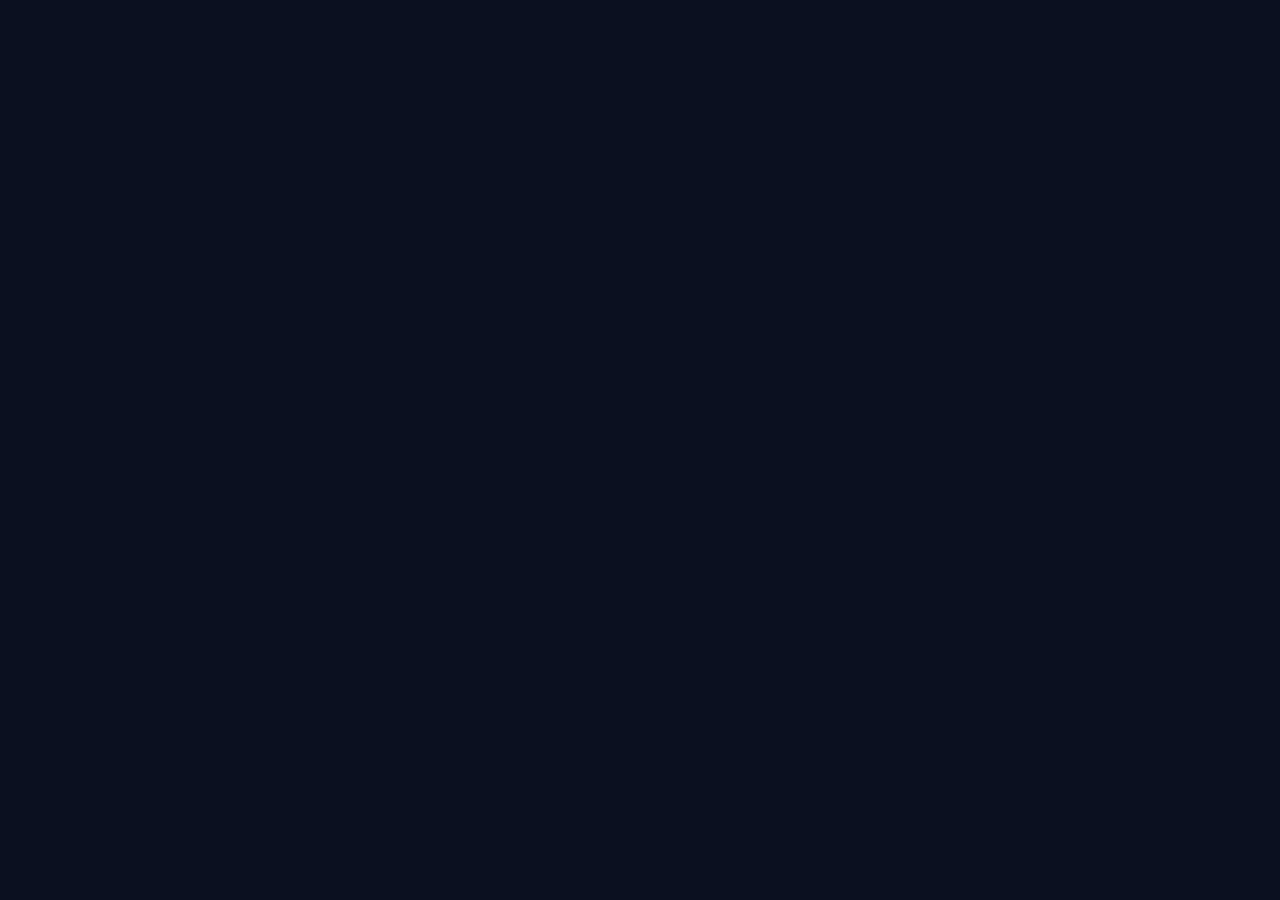
==== ClipCraft-Frontend/index.html @ 915fffd2 "Initial ClipCraft frontend structure" ====
<!DOCTYPE html>
<html lang="en">
<head>
  <meta charset="UTF-8" />
  <meta name="viewport" content="width=device-width, initial-scale=1.0" />
  <title>ClipCraft</title>
  <link rel="stylesheet" href="./src/css/base.css" />
  <link rel="stylesheet" href="./src/css/layout.css" />
  <link rel="stylesheet" href="./src/css/components.css" />
  <link rel="stylesheet" href="./src/css/responsive.css" />
</head>
<body>
  <div id="app"></div>

  <script type="module" src="./src/js/app.js"></script>
</body>
</html>
---- ClipCraft-Frontend/src/css/base.css ----
/* Global reset, typography and CSS variables */
:root {
  --bg: #0b1020;
  --surface: #121a2a;
  --surface-2: #182238;
  --text: #f5f7ff;
  --muted: #9aa6bf;
  --primary: #7c3aed;
  --border: rgba(255, 255, 255, 0.08);
}

* { box-sizing: border-box; }

body {
  margin: 0;
  font-family: Inter, Arial, sans-serif;
  background: var(--bg);
  color: var(--text);
}
---- ClipCraft-Frontend/src/css/layout.css ----
/* Application layout: shell/header/sidebar/workspace */
.app-shell {
  min-height: 100vh;
  display: grid;
  grid-template-columns: 240px 1fr;
}

.main-content {
  min-width: 0;
  padding: 24px;
}
---- ClipCraft-Frontend/src/css/components.css ----
/* Shared buttons, cards, inputs, badges, modals, etc. */
button,
input,
select {
  font: inherit;
}

.btn {
  border: 0;
  border-radius: 8px;
  padding: 10px 14px;
  cursor: pointer;
}

.btn-primary {
  background: var(--primary);
  color: white;
}
---- ClipCraft-Frontend/src/css/responsive.css ----
/* Rupesh: responsive/mobile layer */
@media (max-width: 900px) {
  .app-shell {
    grid-template-columns: 1fr;
  }
}
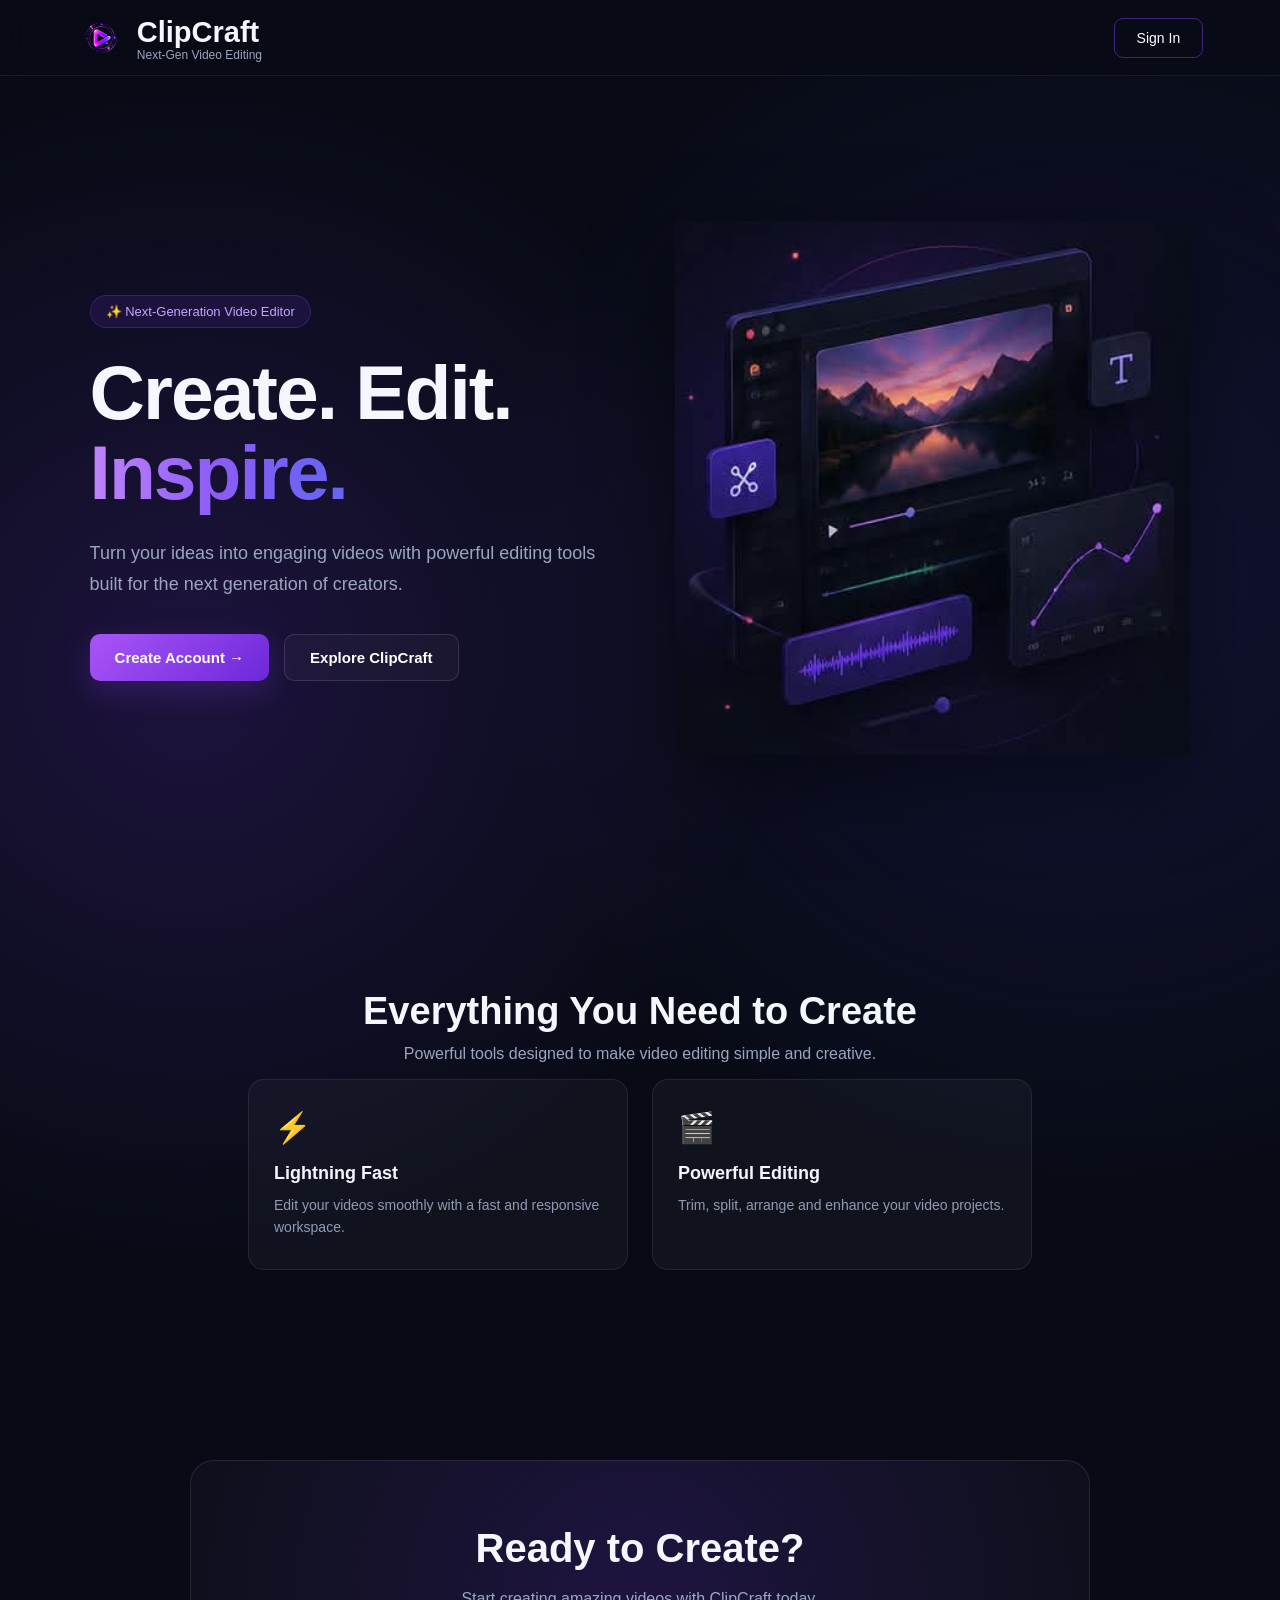
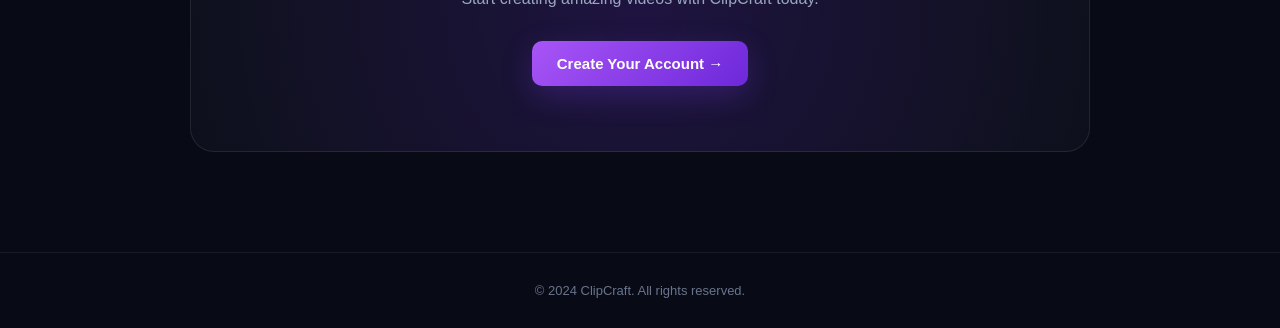
==== commit 549b038b: "complete authentication UI" ====
--- a/ClipCraft-Frontend/index.html
+++ b/ClipCraft-Frontend/index.html
@@ -8,6 +8,11 @@
   <link rel="stylesheet" href="./src/css/layout.css" />
   <link rel="stylesheet" href="./src/css/components.css" />
   <link rel="stylesheet" href="./src/css/responsive.css" />
+  <link rel="stylesheet" href="./src/modules/auth/auth.css" />
+  <link
+    rel="stylesheet"
+    href="./src/css/landing.css"
+>
 </head>
 <body>
   <div id="app"></div>
--- a/ClipCraft-Frontend/src/modules/auth/auth.css
+++ b/ClipCraft-Frontend/src/modules/auth/auth.css
@@ -0,0 +1,1270 @@
+/* ==========================================
+   CLIPCRAFT AUTHENTICATION
+   ========================================== */
+
+.auth-page {
+    min-height: 100vh;
+    width: 100%;
+    display: flex;
+    background: #070912;
+    color: #ffffff;
+    font-family: Arial, Helvetica, sans-serif;
+    overflow-x: hidden;
+}
+
+
+/* ==========================================
+   LEFT BRANDING PANEL
+   ========================================== */
+
+.auth-brand {
+    width: 46%;
+    min-height: 100vh;
+    padding: 70px 68px;
+    box-sizing: border-box;
+
+    display: flex;
+    flex-direction: column;
+
+    background:
+        radial-gradient(
+            circle at 50% 45%,
+            rgba(111, 37, 190, 0.28),
+            transparent 38%
+        ),
+        radial-gradient(
+            circle at 70% 70%,
+            rgba(76, 50, 180, 0.14),
+            transparent 28%
+        ),
+        linear-gradient(
+            180deg,
+            #15102e 0%,
+            #0b0d19 44%,
+            #070912 100%
+        );
+
+    border-right: 1px solid rgba(124, 58, 237, 0.16);
+}
+
+
+/* CLIPCRAFT BRAND */
+
+.auth-brand h1 {
+    margin: 95px 0 0;
+
+    font-size: 42px;
+    font-weight: 700;
+    letter-spacing: -1px;
+
+    color: #ffffff;
+}
+
+.auth-brand > p:first-of-type {
+    margin-top: 8px;
+
+    color: #a9a9bb;
+
+    font-size: 17px;
+    line-height: 1.4;
+}
+
+
+/* MAIN LEFT HEADING */
+
+.auth-brand h2 {
+    margin-top: 75px;
+    margin-bottom: 20px;
+
+    font-size: 50px;
+    line-height: 1.08;
+    font-weight: 700;
+
+    color: #ffffff;
+}
+
+
+/* ONLY INSPIRE PURPLE-LIKE EFFECT */
+
+.auth-brand h2 {
+    background: linear-gradient(
+        180deg,
+        #ffffff 0%,
+        #ffffff 48%,
+        #b84cff 78%,
+        #9344ea 100%
+    );
+
+    background-clip: text;
+    -webkit-background-clip: text;
+    background-clip:text;
+    -webkit-text-fill-color: transparent;
+}
+
+
+/* LEFT DESCRIPTION */
+
+.auth-brand h2 + p {
+    max-width: 360px;
+
+    margin-top: 0;
+
+    color: #a7a8b6;
+
+    font-size: 17px;
+    line-height: 1.75;
+}
+
+
+/* ==========================================
+   RIGHT SIDE
+   ========================================== */
+
+.auth-container {
+    width: 54%;
+    min-height: 100vh;
+
+    display: flex;
+    align-items: center;
+    justify-content: center;
+
+    padding: 60px 50px;
+
+    box-sizing: border-box;
+
+    background:
+        radial-gradient(
+            circle at 55% 40%,
+            rgba(53, 34, 102, 0.11),
+            transparent 35%
+        ),
+        #070912;
+}
+
+
+/* ==========================================
+   AUTH CARD
+   ========================================== */
+
+.auth-card {
+    width: 100%;
+    max-width: 510px;
+
+    padding: 52px 42px 46px;
+
+    box-sizing: border-box;
+
+    background:
+        linear-gradient(
+            180deg,
+            rgba(18, 20, 32, 0.98),
+            rgba(12, 14, 24, 0.98)
+        );
+
+    border: 1px solid rgba(147, 104, 255, 0.22);
+
+    border-radius: 22px;
+
+    box-shadow:
+        0 25px 60px rgba(0, 0, 0, 0.48),
+        inset 0 1px 0 rgba(255, 255, 255, 0.02);
+}
+
+
+/* ==========================================
+   CARD HEADING
+   ========================================== */
+
+.auth-card h1 {
+    margin: 0;
+
+    text-align: center;
+
+    font-size: 40px;
+    line-height: 1.1;
+    font-weight: 700;
+
+    letter-spacing: -0.8px;
+
+    color: #ffffff;
+}
+
+.auth-subtitle {
+    margin-top: 14px;
+    margin-bottom: 42px;
+
+    text-align: center;
+
+    color: #9c9dac;
+
+    font-size: 16px;
+    line-height: 1.5;
+}
+
+
+/* ==========================================
+   FORM
+   ========================================== */
+
+.auth-card form {
+    display: flex;
+    flex-direction: column;
+}
+
+.auth-card form > label {
+    margin-bottom: 10px;
+
+    color: #eeeeF5;
+
+    font-size: 15px;
+    font-weight: 500;
+}
+
+
+/* ==========================================
+   INPUT WRAPPER
+   ========================================== */
+
+.input-box {
+    position: relative;
+
+    display: flex;
+    align-items: center;
+
+    width: 100%;
+
+    margin-bottom: 25px;
+}
+
+
+/* ==========================================
+   TEXT INPUTS
+   ========================================== */
+
+.auth-card input[type="email"],
+.auth-card input[type="password"],
+.auth-card input[type="text"] {
+    width: 100%;
+    height: 62px;
+
+    box-sizing: border-box;
+
+    padding: 0 52px;
+
+    border: 1px solid rgba(255, 255, 255, 0.11);
+
+    border-radius: 10px;
+
+    background: #161925;
+
+    color: #ffffff;
+
+    font-size: 16px;
+
+    outline: none;
+
+    transition:
+        border-color 0.2s ease,
+        box-shadow 0.2s ease,
+        background 0.2s ease;
+}
+
+.auth-card input::placeholder {
+    color: #7d8190;
+}
+
+.auth-card input:focus {
+    border-color: #9b45e8;
+
+    box-shadow:
+        0 0 0 2px rgba(155, 69, 232, 0.12);
+
+    background: #181b28;
+}
+
+
+/* ==========================================
+   INPUT ICONS
+   ========================================== */
+
+.input-box {
+    position: relative;
+}
+
+.input-icon {
+    position: absolute;
+    left: 16px;
+    top: 50%;
+    transform: translateY(-50%);
+    display: flex;
+    align-items: center;
+    justify-content: center;
+    width: 20px;
+    height: 20px;
+    color: #9ca3af;
+    pointer-events: none;
+    z-index: 2;
+}
+
+.input-icon .icon,
+.input-icon svg {
+    width: 20px;
+    height: 20px;
+    display: block;
+}
+
+/* ==========================================
+   PASSWORD EYE
+   ========================================== */
+
+.password-toggle {
+    position: absolute;
+
+    right: 13px;
+    top: 50%;
+
+    transform: translateY(-50%);
+
+    width: 38px;
+    height: 38px;
+
+    display: flex;
+    align-items: center;
+    justify-content: center;
+
+    padding: 0;
+
+    border: none;
+
+    background: transparent !important;
+
+    color: #a7aab7;
+
+    font-size: 18px;
+
+    cursor: pointer;
+
+    box-shadow: none !important;
+}
+
+.password-toggle:hover {
+    color: #ffffff;
+
+    transform: translateY(-50%);
+}
+
+
+/* ==========================================
+   REMEMBER / FORGOT
+   ========================================== */
+
+.auth-options {
+    display: flex;
+    align-items: center;
+    justify-content: space-between;
+
+    gap: 16px;
+
+    margin-top: -2px;
+    margin-bottom: 30px;
+}
+
+.auth-options label {
+    display: flex;
+    align-items: center;
+
+    gap: 9px;
+
+    margin: 0;
+
+    color: #d8d9e0;
+
+    font-size: 14px;
+}
+
+.auth-options input[type="checkbox"],
+.terms-option input[type="checkbox"] {
+    width: 18px;
+    height: 18px;
+
+    margin: 0;
+
+    accent-color: #a33be9;
+
+    cursor: pointer;
+}
+
+.auth-options a,
+.signup-text a {
+    color: #c05cff;
+
+    text-decoration: none;
+
+    transition: color 0.2s ease;
+}
+
+.auth-options a {
+    font-size: 14px;
+}
+
+.auth-options a:hover,
+.signup-text a:hover {
+    color: #d993ff;
+}
+
+
+/* ==========================================
+   MAIN SUBMIT BUTTON
+   ========================================== */
+
+.auth-card form > button {
+    width: 100%;
+    height: 62px;
+
+    border: none;
+
+    border-radius: 10px;
+
+    background:
+        linear-gradient(
+            90deg,
+            #a62eea 0%,
+            #8a36eb 42%,
+            #6632dc 100%
+        );
+
+    color: #ffffff;
+
+    font-size: 18px;
+    font-weight: 600;
+
+    letter-spacing: 0.1px;
+
+    cursor: pointer;
+
+    box-shadow:
+        0 10px 24px rgba(127, 52, 222, 0.18);
+
+    transition:
+        transform 0.2s ease,
+        opacity 0.2s ease,
+        box-shadow 0.2s ease;
+}
+
+.auth-card form > button:hover {
+    opacity: 0.96;
+
+    transform: translateY(-1px);
+
+    box-shadow:
+        0 14px 28px rgba(127, 52, 222, 0.25);
+}
+
+
+/* ==========================================
+   DIVIDER
+   ========================================== */
+
+.divider {
+    display: flex;
+    align-items: center;
+
+    gap: 18px;
+
+    margin: 34px 0;
+
+    color: #9b9daa;
+
+    font-size: 14px;
+}
+
+.divider::before,
+.divider::after {
+    content: "";
+
+    flex: 1;
+
+    height: 1px;
+
+    background:
+        linear-gradient(
+            90deg,
+            transparent,
+            rgba(255, 255, 255, 0.14)
+        );
+}
+
+.divider::after {
+    background:
+        linear-gradient(
+            90deg,
+            rgba(255, 255, 255, 0.14),
+            transparent
+        );
+}
+
+
+/* ==========================================
+   SOCIAL BUTTONS
+   ========================================== */
+
+.social-login {
+    display: flex;
+
+    gap: 16px;
+
+    width: 100%;
+}
+
+.social-login button {
+    flex: 1;
+
+    min-width: 0;
+    height: 60px;
+
+    padding: 0 12px;
+
+    border: 1px solid rgba(255, 255, 255, 0.1);
+
+    border-radius: 10px;
+
+    background:
+        linear-gradient(
+            180deg,
+            #171a25,
+            #131620
+        );
+
+    color: #ffffff;
+
+    font-size: 14px;
+    font-weight: 500;
+
+    cursor: pointer;
+
+    box-shadow:
+        inset 0 1px 0 rgba(255, 255, 255, 0.02);
+
+    transition:
+        border-color 0.2s ease,
+        background 0.2s ease,
+        transform 0.2s ease;
+}
+
+.social-login button:hover {
+    border-color: rgba(171, 74, 241, 0.65);
+
+    background: #191c29;
+
+    transform: translateY(-1px);
+}
+
+
+/* ==========================================
+   SIGN UP / SIGN IN TEXT
+   ========================================== */
+
+.signup-text {
+    margin-top: 38px;
+    margin-bottom: 0;
+
+    text-align: center;
+
+    color: #9b9daa;
+
+    font-size: 14px;
+}
+
+
+/* ==========================================
+   TERMS
+   ========================================== */
+
+.terms-option {
+    margin-top: -2px;
+    margin-bottom: 26px;
+}
+
+.terms-option label {
+    display: flex;
+    align-items: center;
+
+    gap: 9px;
+
+    color: #d8d9e0;
+
+    font-size: 14px;
+}
+
+
+/* ==========================================
+   SIGNUP CARD ADJUSTMENT
+   ========================================== */
+
+#signupForm + .divider {
+    margin-top: 30px;
+}
+
+
+/* ==========================================
+   RESPONSIVE - TABLET
+   ========================================== */
+
+@media (max-width: 1000px) {
+
+    .auth-brand {
+        width: 42%;
+
+        padding: 55px 40px;
+    }
+
+    .auth-brand h1 {
+        margin-top: 55px;
+
+        font-size: 36px;
+    }
+
+    .auth-brand h2 {
+        margin-top: 65px;
+
+        font-size: 42px;
+    }
+
+    .auth-container {
+        width: 58%;
+
+        padding: 40px 30px;
+    }
+
+    .auth-card {
+        max-width: 480px;
+
+        padding: 42px 32px;
+    }
+
+}
+
+
+/* ==========================================
+   RESPONSIVE - MOBILE
+   ========================================== */
+
+@media (max-width: 760px) {
+
+    .auth-page {
+        display: block;
+
+        min-height: 100vh;
+    }
+
+
+    /* hide visual left panel on mobile */
+
+    .auth-brand {
+        display: none;
+    }
+
+
+    .auth-container {
+        width: 100%;
+
+        min-height: 100vh;
+
+        padding: 24px 16px;
+    }
+
+
+    .auth-card {
+        width: 100%;
+        max-width: 520px;
+
+        padding: 38px 24px;
+
+        border-radius: 18px;
+    }
+
+
+    .auth-card h1 {
+        font-size: 34px;
+    }
+
+
+    .auth-subtitle {
+        margin-bottom: 32px;
+    }
+
+
+    .auth-options {
+        align-items: flex-start;
+
+        gap: 12px;
+    }
+
+
+    .social-login {
+        gap: 10px;
+    }
+
+
+    .social-login button {
+        font-size: 13px;
+    }
+
+}
+
+
+/* ==========================================
+   SMALL MOBILE
+   ========================================== */
+
+@media (max-width: 430px) {
+
+    .auth-container {
+        padding: 16px 10px;
+    }
+
+    .auth-card {
+        padding: 32px 18px;
+    }
+
+    .auth-card h1 {
+        font-size: 30px;
+    }
+
+    .auth-card input[type="email"],
+    .auth-card input[type="password"],
+    .auth-card input[type="text"] {
+        height: 56px;
+
+        font-size: 15px;
+    }
+
+    .auth-card form > button {
+        height: 56px;
+    }
+
+    .auth-options {
+        flex-direction: column;
+
+        align-items: flex-start;
+    }
+
+    .social-login {
+        flex-wrap: wrap;
+    }
+
+    .social-login button {
+        min-width: calc(50% - 5px);
+    }
+
+}
+
+/* =========================================================
+   CLIPCRAFT AUTHENTICATION - FINAL CLEAN OVERRIDES
+   ========================================================= */
+
+/* ---------- DESKTOP LAYOUT ---------- */
+
+.auth-page {
+    min-height: 100vh;
+    width: 100%;
+    display: flex;
+    overflow: hidden;
+}
+
+.auth-brand {
+    width: 45%;
+    min-height: 100vh;
+    padding: 55px 70px;
+    box-sizing: border-box;
+    position: relative;
+    display: flex;
+    flex-direction: column;
+}
+
+.auth-brand h1 {
+    font-size: 36px;
+    margin: 0;
+    color: #ffffff;
+}
+
+.auth-brand > p:first-of-type {
+    margin-top: 8px;
+    color: #a9a4c5;
+    font-size: 16px;
+}
+
+.auth-brand h2 {
+    margin-top: 85px;
+    margin-bottom: 20px;
+    font-size: 48px;
+    line-height: 1.1;
+}
+
+.auth-brand h2 + p {
+    font-size: 17px;
+    color: #aaaabd;
+    line-height: 1.6;
+}
+
+.auth-container {
+    width: 55%;
+    min-height: 100vh;
+    padding: 35px 55px;
+    display: flex;
+    justify-content: center;
+    align-items: center;
+    box-sizing: border-box;
+}
+
+.auth-card {
+    width: 100%;
+    max-width: 505px;
+    padding: 40px 40px 35px;
+    box-sizing: border-box;
+    background: rgba(16, 19, 30, 0.96);
+    border: 1px solid rgba(255, 255, 255, 0.14);
+    border-radius: 24px;
+    box-shadow: 0 25px 70px rgba(0, 0, 0, 0.45);
+}
+
+.auth-card h1 {
+    font-size: 38px;
+    color: #ffffff;
+}
+
+.auth-subtitle {
+    color: #969aaa;
+    font-size: 16px;
+    margin-top: 12px;
+    margin-bottom: 38px;
+}
+
+.input-box input {
+    height: 60px;
+    border-radius: 10px;
+    background: #171a26;
+}
+
+.input-icon {
+    color: #ffffff;
+    opacity: 0.9;
+}
+
+.password-toggle {
+    color: #9da0b0;
+}
+
+.password-toggle:hover {
+    color: #ffffff;
+}
+
+.auth-card form > button {
+    height: 60px;
+    background: linear-gradient(
+        90deg,
+        #a238e8,
+        #6935dc
+    );
+    border-radius: 10px;
+    font-size: 17px;
+    font-weight: 600;
+}
+
+.social-login button {
+    height: 58px;
+    background: #151824;
+}
+
+.auth-options a,
+.signup-text a {
+    color: #b05bf2;
+}
+
+/* ---------- LEFT BRAND LOGO ---------- */
+
+.brand-logo {
+    display: flex;
+    align-items: center;
+    gap: 16px;
+}
+
+.brand-logo-image {
+    width: 105px !important;
+    height: 105px !important;
+    object-fit: contain !important;
+    object-position: center;
+    background: transparent !important;
+    border: none !important;
+    border-radius: 0 !important;
+    box-shadow: none !important;
+    display: block !important;
+    flex-shrink: 0 !important;
+}
+
+.brand-logo h1 {
+    margin: 0;
+    font-size: 38px;
+    font-weight: 700;
+    color: #ffffff;
+}
+
+.brand-logo p {
+    margin: 4px 0 0;
+    color: #a6a7b5;
+    font-size: 16px;
+}
+
+/* ---------- RIGHT / SIGN-IN CARD LOGO ---------- */
+
+.auth-logo {
+    display: flex !important;
+    justify-content: center !important;
+    align-items: center !important;
+    margin-bottom: 18px;
+    background: transparent !important;
+    border: none !important;
+    box-shadow: none !important;
+}
+
+.auth-logo-image {
+    width: 125px !important;
+    height: 125px !important;
+    object-fit: contain !important;
+    object-position: center;
+    background: transparent !important;
+    border: none !important;
+    border-radius: 0 !important;
+    box-shadow: none !important;
+    display: block !important;
+}
+
+/* The old CSS-generated logo box is no longer used. */
+.logo-icon {
+    display: none !important;
+}
+
+/* ---------- LEFT CONTENT ---------- */
+
+.brand-content {
+    margin-top: 75px;
+}
+
+.brand-content h2 {
+    margin: 0;
+    font-size: 48px;
+    line-height: 1.08;
+}
+
+.brand-content h2 span {
+    background: linear-gradient(
+        90deg,
+        #ffffff,
+        #a855f7
+    );
+    -webkit-background-clip: text;
+    background-clip:text;
+    -webkit-text-fill-color: transparent;
+}
+
+.brand-description {
+    margin-top: 20px;
+    color: #a6a7b5;
+    font-size: 17px;
+    line-height: 1.6;
+}
+
+/* ---------- FEATURES ---------- */
+
+.brand-features {
+    margin-top: 15px;
+    display: flex;
+    flex-direction: column;
+    gap: 22px;
+}
+
+.feature-item {
+    display: flex;
+    align-items: center;
+    gap: 15px;
+}
+
+.feature-icon {
+    width: 48px;
+    height: 48px;
+    display: flex;
+    align-items: center;
+    justify-content: center;
+    border-radius: 10px;
+    background: rgba(255, 255, 255, 0.05);
+    border: 1px solid rgba(255, 255, 255, 0.08);
+    color: #b45cff;
+    font-size: 21px;
+}
+
+.feature-symbol {
+    width: 56px;
+    height: 56px;
+    display: flex;
+    align-items: center;
+    justify-content: center;
+    flex-shrink: 0;
+    border-radius: 12px;
+    background: rgba(255, 255, 255, 0.04);
+    border: 1px solid rgba(255, 255, 255, 0.10);
+}
+
+.feature-svg {
+    width: 27px;
+    height: 27px;
+}
+
+.lightning-icon,
+.lightning-symbol {
+    color: #a855f7;
+}
+
+.ai-icon,
+.ai-symbol {
+    color: #c4b5fd;
+}
+
+.cloud-icon,
+.cloud-symbol {
+    color: #a855f7;
+}
+
+.feature-item h3 {
+    margin: 0 0 4px;
+    font-size: 15px;
+    font-weight: 600;
+}
+
+.feature-item p {
+    margin: 0;
+    color: #85899b;
+    font-size: 13px;
+}
+
+.brand-footer {
+    margin-top: auto;
+    color: #666a7b;
+    font-size: 12px;
+}
+
+/* ---------- AUTH EDITOR ILLUSTRATION ---------- */
+
+.auth-editor-visual {
+    width: 100%;
+    margin-top: 18px;
+    margin-bottom: 20px;
+    display: flex;
+    align-items: center;
+    justify-content: center;
+    overflow: hidden;
+}
+
+.auth-editor-image {
+    width: 100%;
+    max-width: none;
+    height: 290px;
+    object-fit: fill;
+    object-position: center;
+    display: block;
+    filter: drop-shadow(
+        0 18px 30px rgba(0, 0, 0, 0.40)
+    );
+}
+
+/* ---------- INPUT ICON ALIGNMENT ---------- */
+
+.auth-card .input-box {
+    position: relative;
+}
+
+.auth-card .input-box > .input-icon {
+    position: absolute;
+    left: 16px;
+    top: 50%;
+    transform: translateY(-50%);
+    width: 20px;
+    height: 20px;
+    display: flex;
+    align-items: center;
+    justify-content: center;
+    z-index: 2;
+    pointer-events: none;
+}
+
+.auth-card .input-box > .input-icon svg {
+    width: 20px;
+    height: 20px;
+    display: block;
+}
+
+/* ---------- SIGNUP ---------- */
+
+#signupForm + .divider {
+    margin-top: 30px;
+}
+
+/* =========================================================
+   RESPONSIVE
+   ========================================================= */
+
+@media (max-width: 1200px) {
+    .auth-editor-image {
+        height: 250px;
+    }
+
+    .auth-editor-visual {
+        margin-top: 20px;
+        margin-bottom: 20px;
+    }
+}
+
+@media (max-width: 1000px) {
+    .auth-brand {
+        width: 42%;
+        padding: 55px 40px;
+    }
+
+    .auth-brand h1 {
+        margin-top: 0;
+        font-size: 36px;
+    }
+
+    .auth-brand h2 {
+        margin-top: 65px;
+        font-size: 42px;
+    }
+
+    .auth-container {
+        width: 58%;
+        padding: 40px 30px;
+    }
+
+    .auth-card {
+        max-width: 480px;
+        padding: 42px 32px;
+    }
+
+    .auth-editor-image {
+        max-width: 100%;
+        height: 230px;
+    }
+}
+
+@media (max-width: 900px) {
+    .auth-page {
+        flex-direction: column;
+        overflow-y: auto;
+    }
+
+    .auth-brand {
+        width: 100%;
+        min-height: auto;
+        padding: 40px;
+    }
+
+    .brand-content {
+        margin-top: 45px;
+    }
+
+    .brand-features {
+        margin-top: 35px;
+    }
+
+    .brand-footer {
+        margin-top: 40px;
+    }
+
+    .auth-container {
+        width: 100%;
+        min-height: auto;
+        padding: 30px;
+    }
+}
+
+@media (max-width: 760px) {
+    .auth-page {
+        display: block;
+        min-height: 100vh;
+    }
+
+    .auth-brand {
+        display: none;
+    }
+
+    .auth-container {
+        width: 100%;
+        min-height: 100vh;
+        padding: 24px 16px;
+    }
+
+    .auth-card {
+        width: 100%;
+        max-width: 520px;
+        padding: 38px 24px;
+        border-radius: 18px;
+    }
+
+    .auth-card h1 {
+        font-size: 34px;
+    }
+
+    .auth-subtitle {
+        margin-bottom: 32px;
+    }
+
+    .auth-options {
+        align-items: flex-start;
+        gap: 12px;
+    }
+
+    .social-login {
+        gap: 10px;
+    }
+
+    .social-login button {
+        font-size: 13px;
+    }
+}
+
+@media (max-width: 430px) {
+    .auth-container {
+        padding: 16px 10px;
+    }
+
+    .auth-card {
+        padding: 32px 18px;
+    }
+
+    .auth-card h1 {
+        font-size: 30px;
+    }
+
+    .auth-card input[type="email"],
+    .auth-card input[type="password"],
+    .auth-card input[type="text"] {
+        height: 56px;
+        font-size: 15px;
+    }
+
+    .auth-card form > button {
+        height: 56px;
+    }
+
+    .auth-options {
+        flex-direction: column;
+        align-items: flex-start;
+    }
+
+    .social-login {
+        flex-wrap: wrap;
+    }
+
+    .social-login button {
+        min-width: calc(50% - 5px);
+    }
+}
--- a/ClipCraft-Frontend/src/css/landing.css
+++ b/ClipCraft-Frontend/src/css/landing.css
@@ -0,0 +1,714 @@
+/* =====================================================
+   CLIPCRAFT LANDING PAGE
+   ===================================================== */
+
+.landing-page {
+    min-height: 100vh;
+    background:
+        radial-gradient(
+            circle at 15% 35%,
+            rgba(124, 58, 237, 0.18),
+            transparent 35%
+        ),
+        radial-gradient(
+            circle at 85% 30%,
+            rgba(79, 70, 229, 0.15),
+            transparent 35%
+        ),
+        #080b16;
+
+    color: #f5f7ff;
+    overflow-x: hidden;
+}
+
+
+/* =====================================================
+   NAVBAR
+   ===================================================== */
+
+.landing-navbar {
+    height: 76px;
+
+    display: flex;
+    align-items: center;
+    justify-content: space-between;
+
+    padding: 0 6%;
+
+    border-bottom: 1px solid rgba(255, 255, 255, 0.07);
+
+    background: rgba(8, 11, 22, 0.75);
+
+    backdrop-filter: blur(15px);
+}
+
+
+/* LOGO */
+
+.landing-logo {
+    display: flex;
+    align-items: center;
+    gap: 12px;
+}
+
+.landing-logo img {
+    width: 48px;
+    height: 48px;
+
+    object-fit: contain;
+}
+
+.landing-logo h2 {
+    margin: 0;
+
+    font-size: 29px;
+    font-weight: 700;
+
+    position: relative;
+    top: 3px;
+    white-space: nowrap;
+}
+
+.landing-logo p {
+    margin: 2px 0 0;
+
+    color: #9aa6bf;
+
+    font-size: 12px;
+}
+
+
+/* NAV LINKS */
+
+.landing-nav-links {
+    display: flex;
+    align-items: center;
+    gap: 34px;
+}
+
+.landing-nav-links a {
+    color: #b9c1d4;
+
+    text-decoration: none;
+
+    font-size: 14px;
+
+    transition: 0.25s ease;
+}
+
+.landing-nav-links a:hover {
+    color: #ffffff;
+}
+
+
+/* SIGN IN BUTTON */
+
+.landing-signin {
+    padding: 11px 22px;
+
+    border-radius: 9px;
+
+    border: 1px solid rgba(124, 58, 237, 0.5);
+
+    background: transparent;
+
+    color: #ffffff;
+
+    cursor: pointer;
+
+    font-size: 14px;
+
+    transition: 0.25s ease;
+}
+
+.landing-signin:hover {
+    background: rgba(124, 58, 237, 0.18);
+}
+
+
+/* =====================================================
+   HERO SECTION
+   ===================================================== */
+
+.landing-hero {
+    min-height: calc(100vh - 76px);
+
+    display: grid;
+
+    grid-template-columns: 1fr 1fr;
+
+    align-items: center;
+
+    gap: 70px;
+
+    padding: 70px 7%;
+}
+
+
+/* LEFT HERO */
+
+.hero-content {
+    max-width: 650px;
+}
+
+
+/* SMALL BADGE */
+
+.hero-badge {
+    display: inline-block;
+
+    padding: 8px 15px;
+
+    border-radius: 30px;
+
+    background: rgba(124, 58, 237, 0.12);
+
+    border: 1px solid rgba(124, 58, 237, 0.3);
+
+    color: #c4a5ff;
+
+    font-size: 13px;
+
+    margin-bottom: 24px;
+}
+
+
+/* HEADING */
+
+.hero-content h1 {
+    margin: 0;
+
+    font-size: clamp(48px, 6vw, 78px);
+
+    line-height: 1.05;
+
+    letter-spacing: -2px;
+}
+
+.hero-content h1 span {
+    background: linear-gradient(
+        90deg,
+        #c084fc,
+        #8b5cf6,
+        #6366f1
+    );
+
+    -webkit-background-clip: text;
+    background-clip:text;
+    -webkit-text-fill-color: transparent;
+}
+
+
+/* DESCRIPTION */
+
+.hero-description {
+    margin-top: 25px;
+
+    max-width: 570px;
+
+    color: #9aa6bf;
+
+    font-size: 18px;
+
+    line-height: 1.7;
+}
+
+
+/* HERO BUTTONS */
+
+.hero-buttons {
+    display: flex;
+
+    gap: 15px;
+
+    margin-top: 35px;
+}
+
+.hero-primary-btn,
+.hero-secondary-btn {
+    padding: 14px 25px;
+
+    border-radius: 10px;
+
+    font-size: 15px;
+
+    font-weight: 600;
+
+    cursor: pointer;
+
+    transition: 0.25s ease;
+}
+
+.hero-primary-btn {
+    border: none;
+
+    background: linear-gradient(
+        135deg,
+        #a855f7,
+        #6d28d9
+    );
+
+    color: #ffffff;
+
+    box-shadow:
+        0 10px 30px rgba(124, 58, 237, 0.25);
+}
+
+.hero-primary-btn:hover {
+    transform: translateY(-2px);
+
+    box-shadow:
+        0 14px 35px rgba(124, 58, 237, 0.35);
+}
+
+.hero-secondary-btn {
+    background: rgba(255, 255, 255, 0.03);
+
+    border: 1px solid rgba(255, 255, 255, 0.12);
+
+    color: #ffffff;
+}
+
+.hero-secondary-btn:hover {
+    background: rgba(255, 255, 255, 0.08);
+}
+
+
+/* =====================================================
+   EDITOR PREVIEW
+   ===================================================== */
+
+.hero-visual {
+    position: relative;
+
+    display: flex;
+
+    justify-content: center;
+
+    align-items: center;
+}
+
+
+/* GLOW */
+
+.hero-glow {
+    position: absolute;
+
+    width: 420px;
+    height: 420px;
+
+    border-radius: 50%;
+
+    background:
+        radial-gradient(
+            circle,
+            rgba(124, 58, 237, 0.28),
+            transparent 65%
+        );
+
+    filter: blur(10px);
+}
+
+
+/* EDITOR CARD */
+
+.editor-preview {
+    position: relative;
+
+    width: 100%;
+    max-width: 600px;
+
+    background: #111522;
+
+    border: 1px solid rgba(255, 255, 255, 0.12);
+
+    border-radius: 18px;
+
+    overflow: hidden;
+
+    box-shadow:
+        0 30px 80px rgba(0, 0, 0, 0.5);
+}
+
+
+/* TOP BAR */
+
+.editor-topbar {
+    height: 45px;
+
+    display: flex;
+
+    align-items: center;
+
+    gap: 8px;
+
+    padding: 0 15px;
+
+    background: #171b2a;
+
+    border-bottom: 1px solid rgba(255, 255, 255, 0.07);
+}
+
+.editor-dot {
+    width: 9px;
+    height: 9px;
+
+    border-radius: 50%;
+
+    background: #6366f1;
+}
+
+
+/* VIDEO AREA */
+
+.editor-video {
+    height: 290px;
+
+    display: flex;
+
+    align-items: center;
+
+    justify-content: center;
+
+    position: relative;
+
+    background:
+        linear-gradient(
+            135deg,
+            #17122b,
+            #24114a,
+            #111522
+        );
+}
+
+.editor-video::before {
+    content: "";
+
+    position: absolute;
+
+    width: 190px;
+    height: 190px;
+
+    border-radius: 50%;
+
+    background:
+        radial-gradient(
+            circle,
+            rgba(168, 85, 247, 0.4),
+            transparent 65%
+        );
+
+    filter: blur(10px);
+}
+
+
+/* PLAY BUTTON */
+
+.editor-play {
+    position: relative;
+
+    width: 72px;
+    height: 72px;
+
+    display: flex;
+
+    align-items: center;
+
+    justify-content: center;
+
+    border-radius: 50%;
+
+    background: rgba(255, 255, 255, 0.1);
+
+    border: 1px solid rgba(255, 255, 255, 0.25);
+
+    color: #ffffff;
+
+    font-size: 28px;
+
+    backdrop-filter: blur(10px);
+}
+
+
+/* TIMELINE */
+
+.editor-timeline {
+    padding: 15px;
+
+    background: #0d101b;
+}
+
+.timeline-track {
+    height: 45px;
+
+    display: flex;
+
+    gap: 4px;
+
+    margin-bottom: 8px;
+}
+
+.timeline-clip {
+    flex: 1;
+
+    border-radius: 5px;
+
+    background:
+        linear-gradient(
+            135deg,
+            #7c3aed,
+            #4f46e5
+        );
+
+    opacity: 0.85;
+}
+
+.timeline-clip.small {
+    flex: 0.6;
+}
+
+
+/* =====================================================
+   FEATURES
+   ===================================================== */
+
+.landing-features {
+    padding: 90px 7%;
+
+    text-align: center;
+}
+
+.landing-features h2 {
+    margin: 0;
+
+    font-size: 38px;
+}
+
+.features-subtitle {
+    margin-top: 12px;
+
+    color: #9aa6bf;
+
+    font-size: 16px;
+}
+
+
+.features-grid {
+    display: grid;
+    grid-template-columns: repeat(2, minmax(300px, 380px));
+    justify-content: center;
+    gap: 24px;
+}
+
+
+.feature-card {
+    padding: 30px 25px;
+
+    text-align: left;
+
+    border-radius: 16px;
+
+    background: rgba(255, 255, 255, 0.035);
+
+    border: 1px solid rgba(255, 255, 255, 0.08);
+
+    transition: 0.25s ease;
+}
+
+.feature-card:hover {
+    transform: translateY(-5px);
+
+    border-color:
+        rgba(124, 58, 237, 0.4);
+}
+
+.feature-card-icon {
+    font-size: 30px;
+
+    margin-bottom: 18px;
+}
+
+.feature-card h3 {
+    margin: 0 0 10px;
+
+    font-size: 18px;
+}
+
+.feature-card p {
+    margin: 0;
+
+    color: #8f9bb5;
+
+    line-height: 1.6;
+
+    font-size: 14px;
+}
+
+
+/* =====================================================
+   CTA
+   ===================================================== */
+
+.landing-cta {
+    padding: 100px 7%;
+
+    text-align: center;
+}
+
+.landing-cta-box {
+    max-width: 900px;
+
+    margin: auto;
+
+    padding: 65px 30px;
+
+    border-radius: 24px;
+
+    background:
+        radial-gradient(
+            circle at center,
+            rgba(124, 58, 237, 0.2),
+            rgba(255, 255, 255, 0.025)
+        );
+
+    border: 1px solid rgba(255, 255, 255, 0.09);
+}
+
+.landing-cta h2 {
+    margin: 0;
+
+    font-size: 40px;
+}
+
+.landing-cta p {
+    margin: 15px auto 30px;
+
+    max-width: 550px;
+
+    color: #9aa6bf;
+
+    line-height: 1.6;
+}
+
+
+/* =====================================================
+   FOOTER
+   ===================================================== */
+
+.landing-footer {
+    padding: 30px 7%;
+
+    border-top: 1px solid rgba(255, 255, 255, 0.07);
+
+    text-align: center;
+
+    color: #69748c;
+
+    font-size: 13px;
+}
+
+
+/* =====================================================
+   RESPONSIVE
+   ===================================================== */
+
+@media (max-width: 1000px) {
+
+    .landing-nav-links {
+        gap: 18px;
+    }
+
+    .landing-hero {
+        grid-template-columns: 1fr;
+
+        text-align: center;
+
+        padding-top: 60px;
+    }
+
+    .hero-content {
+        margin: auto;
+    }
+
+    .hero-description {
+        margin-left: auto;
+        margin-right: auto;
+    }
+
+    .hero-buttons {
+        justify-content: center;
+    }
+
+    .features-grid {
+        grid-template-columns:
+            repeat(2, 1fr);
+    }
+
+}
+
+
+@media (max-width: 700px) {
+
+    .landing-navbar {
+        padding: 0 20px;
+    }
+
+    .landing-nav-links {
+        display: none;
+    }
+
+    .landing-hero {
+        padding: 50px 20px;
+    }
+
+    .hero-content h1 {
+        font-size: 46px;
+    }
+
+    .hero-description {
+        font-size: 16px;
+    }
+
+    .hero-buttons {
+        flex-direction: column;
+    }
+
+    .features-grid {
+        grid-template-columns: 1fr;
+    }
+
+    .landing-features {
+        padding: 70px 20px;
+    }
+
+}
+/* ==========================================
+   FIGMA EDITOR IMAGE
+   ========================================== */
+
+.hero-visual {
+    position: relative;
+    display: flex;
+    align-items: center;
+    justify-content: center;
+}
+
+.hero-editor-image {
+    position: relative;
+    z-index: 2;
+    width: 100%;
+    max-width: 620px;
+    height: auto;
+    object-fit: contain;
+    display: block;
+
+    filter: drop-shadow(
+        0 25px 45px rgba(0, 0, 0, 0.45)
+    );
+
+    transition: transform 0.35s ease;
+}
+
+.hero-editor-image:hover {
+    transform: translateY(-5px) scale(1.01);
+}
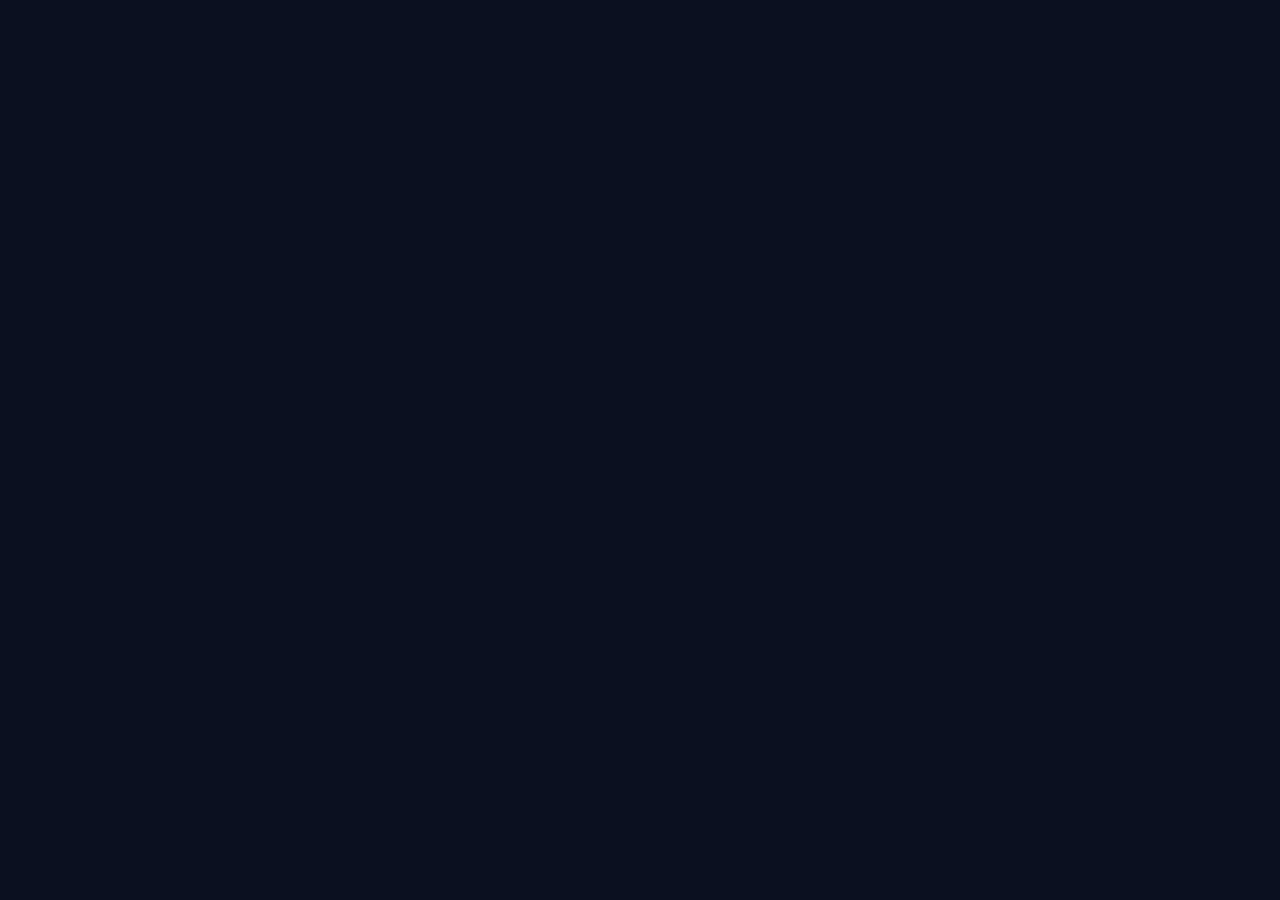
==== commit f8a9bfcc: "Merge remote-tracking branch 'origin/nutan/video-workspace' into nutan/video-workspace" ====
--- a/ClipCraft-Frontend/index.html
+++ b/ClipCraft-Frontend/index.html
@@ -8,11 +8,6 @@
   <link rel="stylesheet" href="./src/css/layout.css" />
   <link rel="stylesheet" href="./src/css/components.css" />
   <link rel="stylesheet" href="./src/css/responsive.css" />
-  <link rel="stylesheet" href="./src/modules/auth/auth.css" />
-  <link
-    rel="stylesheet"
-    href="./src/css/landing.css"
->
 </head>
 <body>
   <div id="app"></div>
